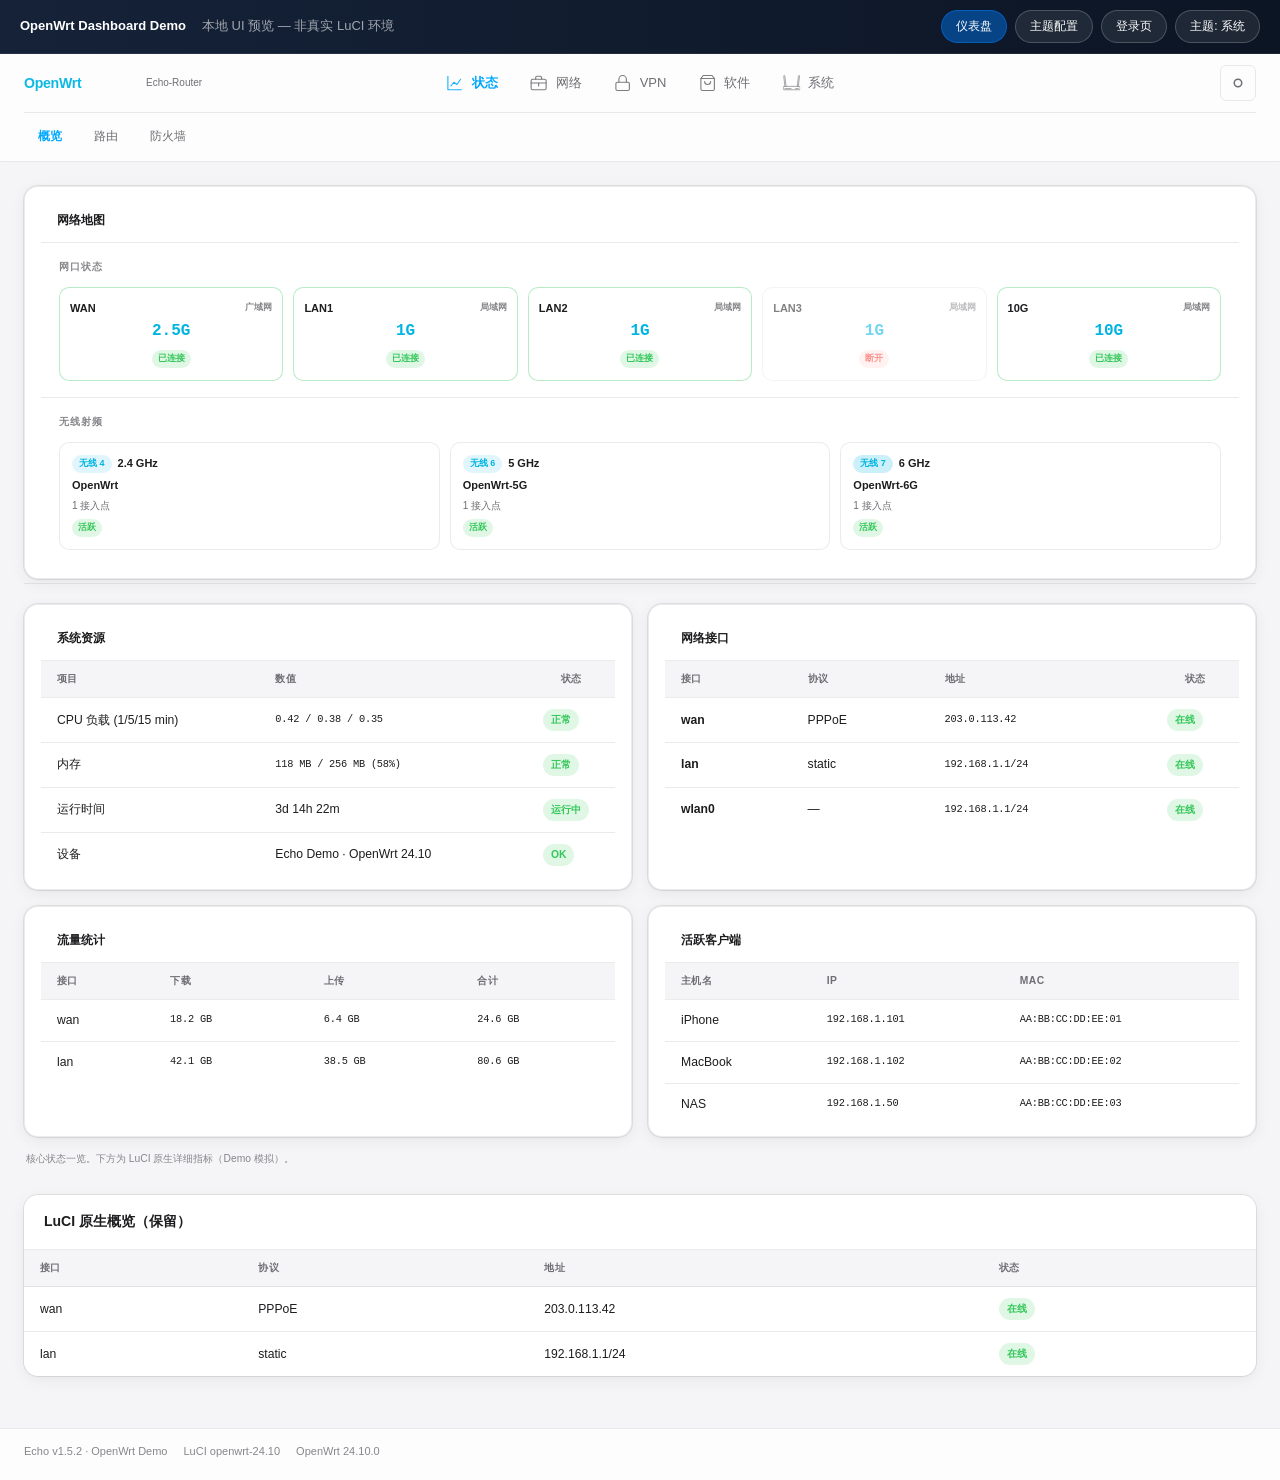
==== demo/index.html @ 05e4505c "Initial release: luci-theme-echo v1.5.11 OpenWrt LuCI theme with top navigation, VPN/Software menu g" ====
<!DOCTYPE html>
<html lang="zh-Hans" data-theme="auto">
<head>
  <meta charset="utf-8">
  <meta name="viewport" content="width=device-width, initial-scale=1.0">
  <meta name="theme-color" content="#f5f5f7" id="meta-theme-color">
  <link rel="icon" href="../htdocs/luci-static/echo/img/favicon.svg" type="image/svg+xml">
  <link rel="apple-touch-icon" href="../htdocs/luci-static/echo/img/favicon.svg">
  <title>Echo Theme — OpenWrt Demo</title>
  <link rel="stylesheet" href="../htdocs/luci-static/echo/css/echo.css">
  <link rel="stylesheet" href="demo.css">
  <style id="dark-styles" media="(prefers-color-scheme: dark)">
    @import url("../htdocs/luci-static/echo/css/dark.css");
  </style>
</head>
<body class="theme-openwrt echo-has-overview has-sub-nav">

<div id="demo-banner" class="demo-banner">
  <strong>OpenWrt Dashboard Demo</strong>
  <span>本地 UI 预览 — 非真实 LuCI 环境</span>
  <div class="demo-banner-actions">
    <button type="button" class="demo-btn" data-view="dashboard">仪表盘</button>
    <button type="button" class="demo-btn" data-view="settings">主题配置</button>
    <button type="button" class="demo-btn" data-view="login">登录页</button>
    <button type="button" class="demo-btn" id="demo-theme">主题切换</button>
  </div>
</div>

<!-- ========== MAIN APP VIEW ========== -->
<div id="view-app">
<div id="echo-app">
  <div id="echo-main">
    <header id="echo-nav-bar">
      <div class="nav-bar-container">
        <div class="nav-bar-row">
          <div class="header-brand openwrt-brand">
            <div class="openwrt-brand-inner">
              <div class="openwrt-logo"><img src="../htdocs/luci-static/echo/img/openwrt-logo.svg" alt="OpenWrt"></div>
              <div class="brand-text">
                <span class="router-hostname">Echo-Router</span>
              </div>
            </div>
          </div>
          <div class="top-nav-shell">
            <div class="top-nav-wrap">
              <nav id="top-nav" class="navbar-nav">
                <div class="nav-section is-active">
                  <a class="nav-top active" href="#"><span class="nav-icon nav-icon-mask" style="-webkit-mask-image:url('../htdocs/luci-static/echo/icons/menu/status.svg');mask-image:url('../htdocs/luci-static/echo/icons/menu/status.svg');"></span><span class="nav-label">状态</span></a>
                </div>
                <div class="nav-section">
                  <a class="nav-top" href="#"><span class="nav-icon nav-icon-mask" style="-webkit-mask-image:url('../htdocs/luci-static/echo/icons/menu/network.svg');mask-image:url('../htdocs/luci-static/echo/icons/menu/network.svg');"></span><span class="nav-label">网络</span></a>
                </div>
                <div class="nav-section">
                  <a class="nav-top" href="#"><span class="nav-icon nav-icon-mask" style="-webkit-mask-image:url('../htdocs/luci-static/echo/icons/menu/vpn.svg');mask-image:url('../htdocs/luci-static/echo/icons/menu/vpn.svg');"></span><span class="nav-label">VPN</span></a>
                </div>
                <div class="nav-section">
                  <a class="nav-top" href="#"><span class="nav-icon nav-icon-mask" style="-webkit-mask-image:url('../htdocs/luci-static/echo/icons/menu/store.svg');mask-image:url('../htdocs/luci-static/echo/icons/menu/store.svg');"></span><span class="nav-label">软件</span></a>
                </div>
                <div class="nav-section">
                  <a class="nav-top" href="#"><span class="nav-icon nav-icon-mask" style="-webkit-mask-image:url('../htdocs/luci-static/echo/icons/menu/system.svg');mask-image:url('../htdocs/luci-static/echo/icons/menu/system.svg');"></span><span class="nav-label">系统</span></a>
                </div>
              </nav>
              <div class="top-nav-more" id="top-nav-more" hidden>
                <button type="button" class="top-nav-more-btn" id="top-nav-more-btn"><span class="nav-label">更多</span></button>
                <div class="top-nav-more-menu" id="top-nav-more-menu" hidden></div>
              </div>
            </div>
          </div>
          <div class="header-actions">
            <button type="button" class="header-btn" id="theme-toggle" aria-label="主题"><svg viewBox="0 0 24 24" fill="none" stroke="currentColor" stroke-width="2" width="18" height="18"><circle cx="12" cy="12" r="5"/></svg></button>
          </div>
        </div>
      </div>
      <div class="sub-nav-container">
        <nav id="sub-nav" class="sub-nav active">
          <a class="sub-nav-item active" href="#"><span class="nav-label">概览</span></a>
          <a class="sub-nav-item" href="#"><span class="nav-label">路由</span></a>
          <a class="sub-nav-item" href="#"><span class="nav-label">防火墙</span></a>
        </nav>
      </div>
    </header>

    <div id="echo-content-wrap">
      <div class="content-tabs-container">
        <nav id="content-tabs"></nav>
      </div>

    <main id="maincontent">
      <div id="echo-overview" class="echo-overview">
        <div class="cbi-section echo-panel echo-network-map echo-map-full">
          <div class="cbi-section-head">网络地图</div>
          <div class="echo-map-body">
            <div class="echo-map-module echo-map-module-ports">
              <div class="echo-map-module-head">网口状态</div>
              <div class="echo-map-module-inner">
                <div class="echo-map-ports">
                  <div class="echo-port echo-port-up"><div class="echo-port-head"><span class="echo-port-name">WAN</span><span class="echo-port-role">广域网</span></div><span class="echo-port-speed">2.5G</span><span class="label success">已连接</span></div>
                  <div class="echo-port echo-port-up"><div class="echo-port-head"><span class="echo-port-name">LAN1</span><span class="echo-port-role">局域网</span></div><span class="echo-port-speed">1G</span><span class="label success">已连接</span></div>
                  <div class="echo-port echo-port-up"><div class="echo-port-head"><span class="echo-port-name">LAN2</span><span class="echo-port-role">局域网</span></div><span class="echo-port-speed">1G</span><span class="label success">已连接</span></div>
                  <div class="echo-port echo-port-down"><div class="echo-port-head"><span class="echo-port-name">LAN3</span><span class="echo-port-role">局域网</span></div><span class="echo-port-speed">1G</span><span class="label important">断开</span></div>
                  <div class="echo-port echo-port-up"><div class="echo-port-head"><span class="echo-port-name">10G</span><span class="echo-port-role">局域网</span></div><span class="echo-port-speed">10G</span><span class="label success">已连接</span></div>
                </div>
              </div>
            </div>
            <div class="echo-map-divider" aria-hidden="true"></div>
            <div class="echo-map-module echo-map-module-wifi">
              <div class="echo-map-module-head">无线射频</div>
              <div class="echo-map-module-inner">
                <div class="echo-map-wifi">
                  <div class="echo-wifi-card echo-wifi-up"><div class="echo-wifi-head"><span class="echo-wifi-badge">无线 4</span><strong>2.4 GHz</strong></div><span class="echo-wifi-ssid">OpenWrt</span><span class="echo-wifi-meta">1 接入点</span><span class="label success">活跃</span></div>
                  <div class="echo-wifi-card echo-wifi-up"><div class="echo-wifi-head"><span class="echo-wifi-badge">无线 6</span><strong>5 GHz</strong></div><span class="echo-wifi-ssid">OpenWrt-5G</span><span class="echo-wifi-meta">1 接入点</span><span class="label success">活跃</span></div>
                  <div class="echo-wifi-card echo-wifi-up"><div class="echo-wifi-head"><span class="echo-wifi-badge wifi7">无线 7</span><strong>6 GHz</strong></div><span class="echo-wifi-ssid">OpenWrt-6G</span><span class="echo-wifi-meta">1 接入点</span><span class="label success">活跃</span></div>
                </div>
              </div>
            </div>
          </div>
        </div>
        <div class="echo-overview-divider" aria-hidden="true"></div>
        <div class="echo-overview-grid">
          <div class="cbi-section echo-panel">
            <div class="cbi-section-head">系统资源</div>
            <table class="echo-data-table">
              <thead><tr><th>项目</th><th>数值</th><th class="echo-col-narrow">状态</th></tr></thead>
              <tbody>
                <tr><td>CPU 负载 (1/5/15 min)</td><td class="echo-mono" id="demo-cpu">0.42 / 0.38 / 0.35</td><td><span class="label success">正常</span></td></tr>
                <tr><td>内存</td><td class="echo-mono" id="demo-mem">118 MB / 256 MB (58%)</td><td><span class="label success">正常</span></td></tr>
                <tr><td>运行时间</td><td id="demo-uptime">3d 14h 22m</td><td><span class="label success">运行中</span></td></tr>
                <tr><td>设备</td><td>Echo Demo · OpenWrt 24.10</td><td><span class="label success">OK</span></td></tr>
              </tbody>
            </table>
          </div>
          <div class="cbi-section echo-panel">
            <div class="cbi-section-head">网络接口</div>
            <table class="echo-data-table">
              <thead><tr><th>接口</th><th>协议</th><th>地址</th><th class="echo-col-narrow">状态</th></tr></thead>
              <tbody>
                <tr><td><strong>wan</strong></td><td>PPPoE</td><td class="echo-mono">203.0.113.42</td><td><span class="label success">在线</span></td></tr>
                <tr><td><strong>lan</strong></td><td>static</td><td class="echo-mono">192.168.1.1/24</td><td><span class="label success">在线</span></td></tr>
                <tr><td><strong>wlan0</strong></td><td>—</td><td class="echo-mono">192.168.1.1/24</td><td><span class="label success">在线</span></td></tr>
              </tbody>
            </table>
          </div>
          <div class="cbi-section echo-panel">
            <div class="cbi-section-head">流量统计</div>
            <table class="echo-data-table">
              <thead><tr><th>接口</th><th>下载</th><th>上传</th><th>合计</th></tr></thead>
              <tbody id="demo-traffic">
                <tr><td>wan</td><td class="echo-mono">18.2 GB</td><td class="echo-mono">6.4 GB</td><td class="echo-mono">24.6 GB</td></tr>
                <tr><td>lan</td><td class="echo-mono">42.1 GB</td><td class="echo-mono">38.5 GB</td><td class="echo-mono">80.6 GB</td></tr>
              </tbody>
            </table>
          </div>
          <div class="cbi-section echo-panel">
            <div class="cbi-section-head">活跃客户端</div>
            <table class="echo-data-table">
              <thead><tr><th>主机名</th><th>IP</th><th>MAC</th></tr></thead>
              <tbody>
                <tr><td>iPhone</td><td class="echo-mono">192.168.1.101</td><td class="echo-mono echo-dim">AA:BB:CC:DD:EE:01</td></tr>
                <tr><td>MacBook</td><td class="echo-mono">192.168.1.102</td><td class="echo-mono echo-dim">AA:BB:CC:DD:EE:02</td></tr>
                <tr><td>NAS</td><td class="echo-mono">192.168.1.50</td><td class="echo-mono echo-dim">AA:BB:CC:DD:EE:03</td></tr>
              </tbody>
            </table>
          </div>
        </div>
        <p class="echo-overview-note">核心状态一览。下方为 LuCI 原生详细指标（Demo 模拟）。</p>
      </div>

      <div class="cbi-section">
        <div class="cbi-section-head">LuCI 原生概览（保留）</div>
        <table class="echo-data-table">
          <thead><tr><th>接口</th><th>协议</th><th>地址</th><th>状态</th></tr></thead>
          <tbody>
            <tr><td>wan</td><td>PPPoE</td><td>203.0.113.42</td><td><span class="label success">在线</span></td></tr>
            <tr><td>lan</td><td>static</td><td>192.168.1.1/24</td><td><span class="label success">在线</span></td></tr>
          </tbody>
        </table>
      </div>
    </main>
    </div>

    <footer id="echo-footer">
      <div class="footer-inner">
        <span>Echo v1.5.2 · OpenWrt Demo</span>
        <span>LuCI openwrt-24.10</span>
        <span>OpenWrt 24.10.0</span>
      </div>
    </footer>
  </div>
</div>
</div>

<!-- ========== SETTINGS VIEW ========== -->
<div id="view-settings" hidden>
  <div class="demo-settings-wrap">
    <h1>Echo 主题配置</h1>
    <p class="cbi-map-descr">模拟 luci-app-echo-config 配置界面</p>
    <div class="cbi-section">
      <div class="cbi-section-head">全局设置</div>
      <div class="cbi-value"><div class="cbi-value-title">路由器型号</div><div class="cbi-value-field"><input type="text" id="cfg-model" value="OpenWrt"></div></div>
      <div class="cbi-value"><div class="cbi-value-title">品牌标签</div><div class="cbi-value-field"><input type="text" id="cfg-brand" value="OpenWrt Router"></div></div>
      <div class="cbi-value"><div class="cbi-value-title">主色（浅色）</div><div class="cbi-value-field"><input type="color" id="cfg-primary" value="#00B5E2"></div></div>
      <div class="cbi-value"><div class="cbi-value-title">主色（深色）</div><div class="cbi-value-field"><input type="color" id="cfg-dark-primary" value="#0099CC"></div></div>
      <div class="cbi-value"><div class="cbi-value-title">强调色</div><div class="cbi-value-field"><input type="color" id="cfg-gold" value="#00B5E2"></div></div>
      <div class="cbi-value"><div class="cbi-value-title">仪表盘卡片</div><div class="cbi-value-field"><label><input type="checkbox" id="cfg-dashboard" checked> 启用</label></div></div>
      <div class="cbi-page-actions"><button class="cbi-button cbi-button-apply" id="cfg-apply">保存并应用</button></div>
    </div>
  </div>
</div>

<!-- ========== LOGIN VIEW ========== -->
<div id="view-login" hidden>
  <div class="echo-login demo-login-page theme-openwrt">
    <div class="echo-login-card">
      <div class="echo-login-form-area">
        <div class="openwrt-login-brand echo-login-brand-center">
          <img src="../htdocs/luci-static/echo/img/openwrt-logo.svg" alt="OpenWrt" class="openwrt-login-logo">
          <p class="router-hostname">Echo-Router</p>
        </div>
        <p class="echo-login-subtitle">登录以管理您的路由器</p>
        <form class="echo-login-form" onsubmit="return false">
        <div class="cbi-value"><label class="cbi-value-title">用户名</label><div class="cbi-value-field"><input class="cbi-input-text" value="root"></div></div>
        <div class="cbi-value"><label class="cbi-value-title">密码</label><div class="cbi-value-field"><input class="cbi-input-password" type="password" placeholder="••••••••"></div></div>
        <div class="cbi-page-actions"><button class="cbi-button cbi-button-apply" type="button" id="demo-login-btn">登录</button></div>
      </form>
      </div>
      <div class="echo-login-footer">Echo v1.5.3 · OpenWrt Demo</div>
    </div>
  </div>
</div>

<script src="mock.js"></script>
</body>
</html>
---- htdocs/luci-static/echo/css/echo.css ----
@import "variables.css";
@import "base.css";
@import "glass.css";
@import "layout.css";
@import "components.css";
@import "dashboard.css";
@import "login.css";
@import "adaptive.css";
@import "openwrt.css";
---- demo/demo.css ----
/* Demo-specific overrides */

.demo-banner {
  position: sticky;
  top: 0;
  z-index: 2000;
  display: flex;
  align-items: center;
  flex-wrap: wrap;
  gap: 10px 16px;
  padding: 10px 20px;
  background: linear-gradient(90deg, #152238, #0c1524);
  color: #fff;
  font-size: 13px;
  border-bottom: 1px solid rgba(255,255,255,0.08);
}

.demo-banner span {
  opacity: 0.6;
}

.demo-banner-actions {
  margin-left: auto;
  display: flex;
  flex-wrap: wrap;
  gap: 8px;
}

.demo-btn {
  padding: 6px 14px;
  border-radius: 999px;
  border: 1px solid rgba(255,255,255,0.2);
  background: rgba(255,255,255,0.08);
  color: #fff;
  font-size: 12px;
  font-weight: 500;
  cursor: pointer;
  transition: background 0.2s;
}

.demo-btn:hover,
.demo-btn.active {
  background: rgba(0,113,227,0.5);
  border-color: rgba(0,113,227,0.6);
}

.demo-settings-wrap {
  max-width: 720px;
  margin: 40px auto;
  padding: 0 24px 48px;
}

.demo-settings-wrap h1 {
  font-size: 1.5rem;
  font-weight: 700;
  letter-spacing: -0.02em;
}

body.has-content-tabs #content-tabs {
  display: flex;
}

body.has-sub-nav .sub-nav {
  display: flex;
}

#view-settings[hidden],
#view-login[hidden],
#view-app[hidden] {
  display: none !important;
}

#view-login:not([hidden]) {
  display: block;
  background: var(--echo-bg);
  min-height: calc(100vh - 52px);
}

#view-login .demo-login-page {
  display: flex;
  align-items: center;
  justify-content: center;
  min-height: calc(100vh - 52px);
  padding: 24px;
  background: var(--echo-bg);
  position: relative;
}
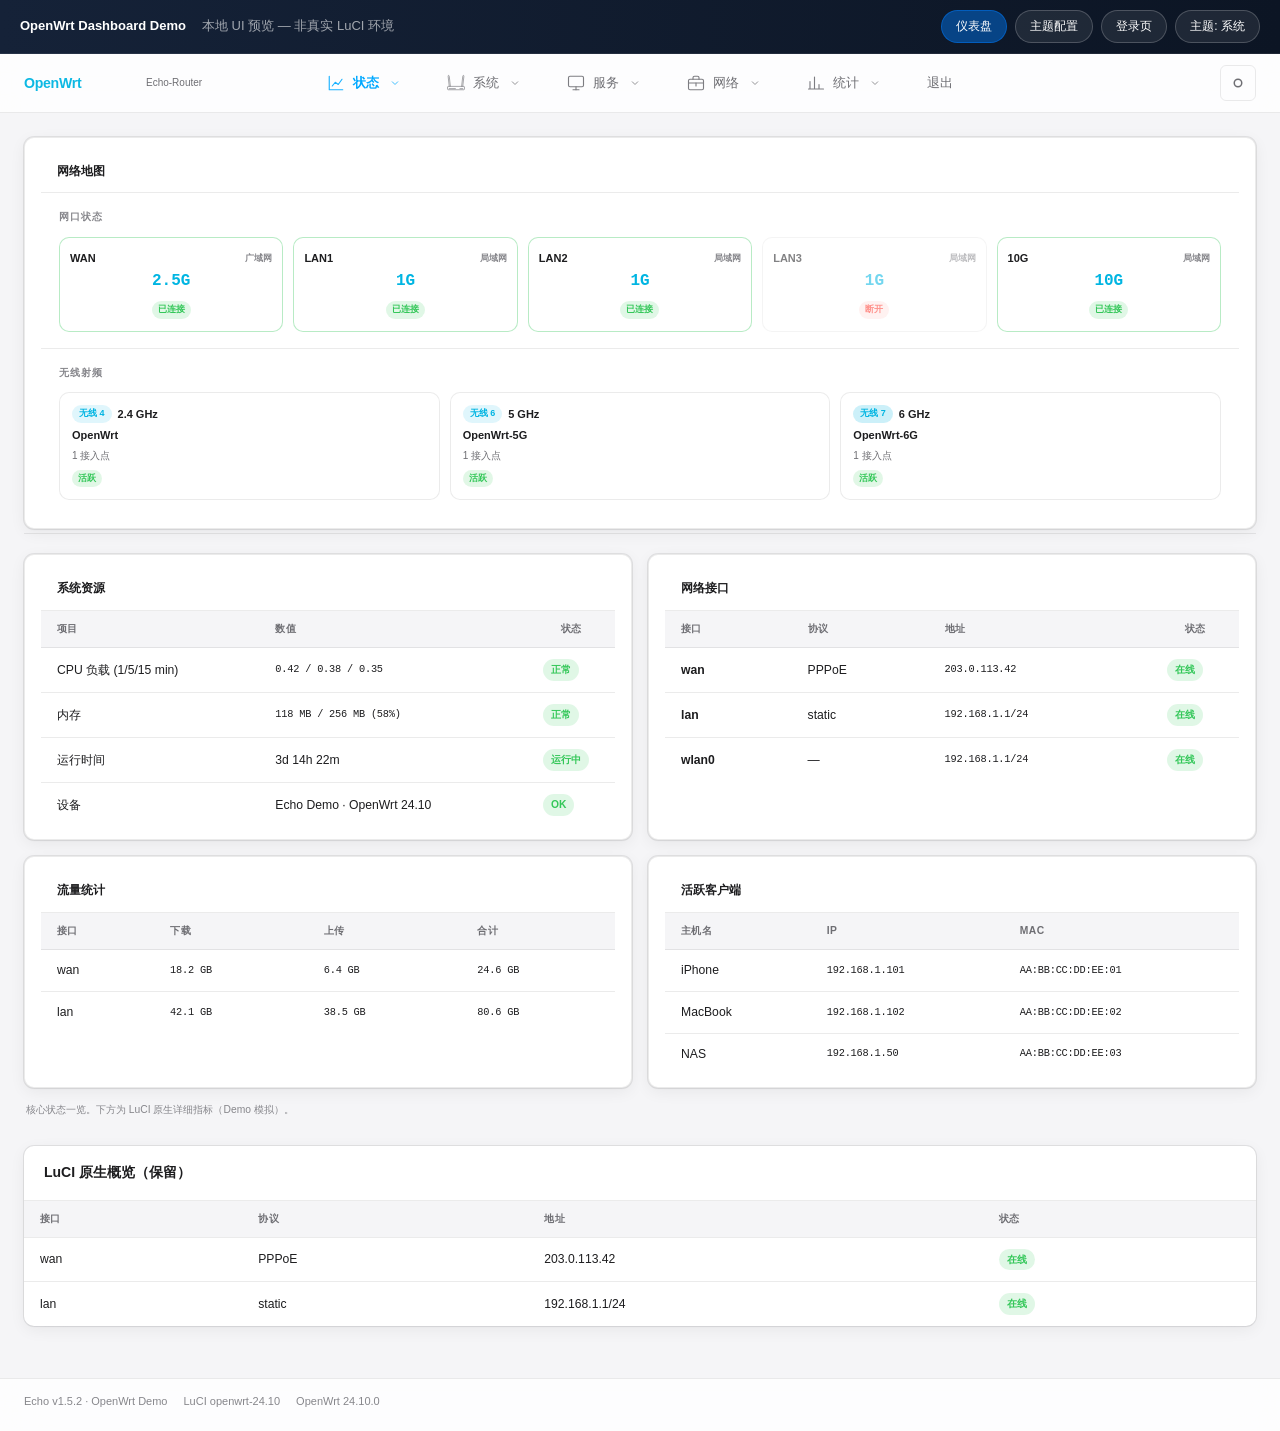
==== commit 1423dd63: "feat(theme): bootstrap base layer, click dropdown nav, README preview Build on luci-theme-bootstrap " ====
--- a/demo/index.html
+++ b/demo/index.html
@@ -43,21 +43,48 @@
           </div>
           <div class="top-nav-shell">
             <div class="top-nav-wrap">
-              <nav id="top-nav" class="navbar-nav">
-                <div class="nav-section is-active">
-                  <a class="nav-top active" href="#"><span class="nav-icon nav-icon-mask" style="-webkit-mask-image:url('../htdocs/luci-static/echo/icons/menu/status.svg');mask-image:url('../htdocs/luci-static/echo/icons/menu/status.svg');"></span><span class="nav-label">状态</span></a>
-                </div>
-                <div class="nav-section">
-                  <a class="nav-top" href="#"><span class="nav-icon nav-icon-mask" style="-webkit-mask-image:url('../htdocs/luci-static/echo/icons/menu/network.svg');mask-image:url('../htdocs/luci-static/echo/icons/menu/network.svg');"></span><span class="nav-label">网络</span></a>
-                </div>
-                <div class="nav-section">
-                  <a class="nav-top" href="#"><span class="nav-icon nav-icon-mask" style="-webkit-mask-image:url('../htdocs/luci-static/echo/icons/menu/vpn.svg');mask-image:url('../htdocs/luci-static/echo/icons/menu/vpn.svg');"></span><span class="nav-label">VPN</span></a>
-                </div>
-                <div class="nav-section">
-                  <a class="nav-top" href="#"><span class="nav-icon nav-icon-mask" style="-webkit-mask-image:url('../htdocs/luci-static/echo/icons/menu/store.svg');mask-image:url('../htdocs/luci-static/echo/icons/menu/store.svg');"></span><span class="nav-label">软件</span></a>
-                </div>
-                <div class="nav-section">
-                  <a class="nav-top" href="#"><span class="nav-icon nav-icon-mask" style="-webkit-mask-image:url('../htdocs/luci-static/echo/icons/menu/system.svg');mask-image:url('../htdocs/luci-static/echo/icons/menu/system.svg');"></span><span class="nav-label">系统</span></a>
+              <nav id="top-nav" class="echo-top-nav">
+                <div class="nav-section is-active has-dropdown">
+                  <a class="nav-top nav-top-trigger active" href="#" aria-haspopup="true" aria-expanded="false"><span class="nav-icon nav-icon-mask" style="-webkit-mask-image:url('../htdocs/luci-static/echo/icons/menu/status.svg');mask-image:url('../htdocs/luci-static/echo/icons/menu/status.svg');"></span><span class="nav-label">状态</span><span class="nav-caret" aria-hidden="true"><svg viewBox="0 0 24 24" fill="none" stroke="currentColor" stroke-width="2" width="12" height="12"><path d="M6 9l6 6 6-6"/></svg></span></a>
+                  <div class="nav-dropdown" hidden aria-hidden="true">
+                    <a class="nav-dropdown-item active" href="#" role="menuitem"><span class="nav-label">概览</span></a>
+                    <a class="nav-dropdown-item" href="#" role="menuitem"><span class="nav-label">防火墙</span></a>
+                    <a class="nav-dropdown-item" href="#" role="menuitem"><span class="nav-label">路由</span></a>
+                    <a class="nav-dropdown-item" href="#" role="menuitem"><span class="nav-label">系统日志</span></a>
+                    <a class="nav-dropdown-item" href="#" role="menuitem"><span class="nav-label">内核日志</span></a>
+                    <a class="nav-dropdown-item" href="#" role="menuitem"><span class="nav-label">进程</span></a>
+                  </div>
+                </div>
+                <div class="nav-section has-dropdown">
+                  <a class="nav-top nav-top-trigger" href="#" aria-haspopup="true" aria-expanded="false"><span class="nav-icon nav-icon-mask" style="-webkit-mask-image:url('../htdocs/luci-static/echo/icons/menu/system.svg');mask-image:url('../htdocs/luci-static/echo/icons/menu/system.svg');"></span><span class="nav-label">系统</span><span class="nav-caret" aria-hidden="true"><svg viewBox="0 0 24 24" fill="none" stroke="currentColor" stroke-width="2" width="12" height="12"><path d="M6 9l6 6 6-6"/></svg></span></a>
+                  <div class="nav-dropdown" hidden aria-hidden="true">
+                    <a class="nav-dropdown-item" href="#" role="menuitem"><span class="nav-label">系统</span></a>
+                    <a class="nav-dropdown-item" href="#" role="menuitem"><span class="nav-label">管理权</span></a>
+                    <a class="nav-dropdown-item" href="#" role="menuitem"><span class="nav-label">软件包</span></a>
+                  </div>
+                </div>
+                <div class="nav-section has-dropdown">
+                  <a class="nav-top nav-top-trigger" href="#" aria-haspopup="true" aria-expanded="false"><span class="nav-icon nav-icon-mask" style="-webkit-mask-image:url('../htdocs/luci-static/echo/icons/menu/services.svg');mask-image:url('../htdocs/luci-static/echo/icons/menu/services.svg');"></span><span class="nav-label">服务</span><span class="nav-caret" aria-hidden="true"><svg viewBox="0 0 24 24" fill="none" stroke="currentColor" stroke-width="2" width="12" height="12"><path d="M6 9l6 6 6-6"/></svg></span></a>
+                  <div class="nav-dropdown" hidden aria-hidden="true">
+                    <a class="nav-dropdown-item" href="#" role="menuitem"><span class="nav-label">服务</span></a>
+                  </div>
+                </div>
+                <div class="nav-section has-dropdown">
+                  <a class="nav-top nav-top-trigger" href="#" aria-haspopup="true" aria-expanded="false"><span class="nav-icon nav-icon-mask" style="-webkit-mask-image:url('../htdocs/luci-static/echo/icons/menu/network.svg');mask-image:url('../htdocs/luci-static/echo/icons/menu/network.svg');"></span><span class="nav-label">网络</span><span class="nav-caret" aria-hidden="true"><svg viewBox="0 0 24 24" fill="none" stroke="currentColor" stroke-width="2" width="12" height="12"><path d="M6 9l6 6 6-6"/></svg></span></a>
+                  <div class="nav-dropdown" hidden aria-hidden="true">
+                    <a class="nav-dropdown-item" href="#" role="menuitem"><span class="nav-label">接口</span></a>
+                    <a class="nav-dropdown-item" href="#" role="menuitem"><span class="nav-label">无线</span></a>
+                    <a class="nav-dropdown-item" href="#" role="menuitem"><span class="nav-label">防火墙</span></a>
+                  </div>
+                </div>
+                <div class="nav-section has-dropdown">
+                  <a class="nav-top nav-top-trigger" href="#" aria-haspopup="true" aria-expanded="false"><span class="nav-icon nav-icon-mask" style="-webkit-mask-image:url('../htdocs/luci-static/echo/icons/menu/statistics.svg');mask-image:url('../htdocs/luci-static/echo/icons/menu/statistics.svg');"></span><span class="nav-label">统计</span><span class="nav-caret" aria-hidden="true"><svg viewBox="0 0 24 24" fill="none" stroke="currentColor" stroke-width="2" width="12" height="12"><path d="M6 9l6 6 6-6"/></svg></span></a>
+                  <div class="nav-dropdown" hidden aria-hidden="true">
+                    <a class="nav-dropdown-item" href="#" role="menuitem"><span class="nav-label">实时图表</span></a>
+                  </div>
+                </div>
+                <div class="nav-section nav-logout">
+                  <a class="nav-top nav-logout-link" href="#"><span class="nav-label">退出</span></a>
                 </div>
               </nav>
               <div class="top-nav-more" id="top-nav-more" hidden>
@@ -70,13 +97,6 @@
             <button type="button" class="header-btn" id="theme-toggle" aria-label="主题"><svg viewBox="0 0 24 24" fill="none" stroke="currentColor" stroke-width="2" width="18" height="18"><circle cx="12" cy="12" r="5"/></svg></button>
           </div>
         </div>
-      </div>
-      <div class="sub-nav-container">
-        <nav id="sub-nav" class="sub-nav active">
-          <a class="sub-nav-item active" href="#"><span class="nav-label">概览</span></a>
-          <a class="sub-nav-item" href="#"><span class="nav-label">路由</span></a>
-          <a class="sub-nav-item" href="#"><span class="nav-label">防火墙</span></a>
-        </nav>
       </div>
     </header>
 
--- a/demo/demo.css
+++ b/demo/demo.css
@@ -60,9 +60,7 @@
   display: flex;
 }
 
-body.has-sub-nav .sub-nav {
-  display: flex;
-}
+/* L2 lives in .nav-dropdown under each .nav-section.has-dropdown */
 
 #view-settings[hidden],
 #view-login[hidden],
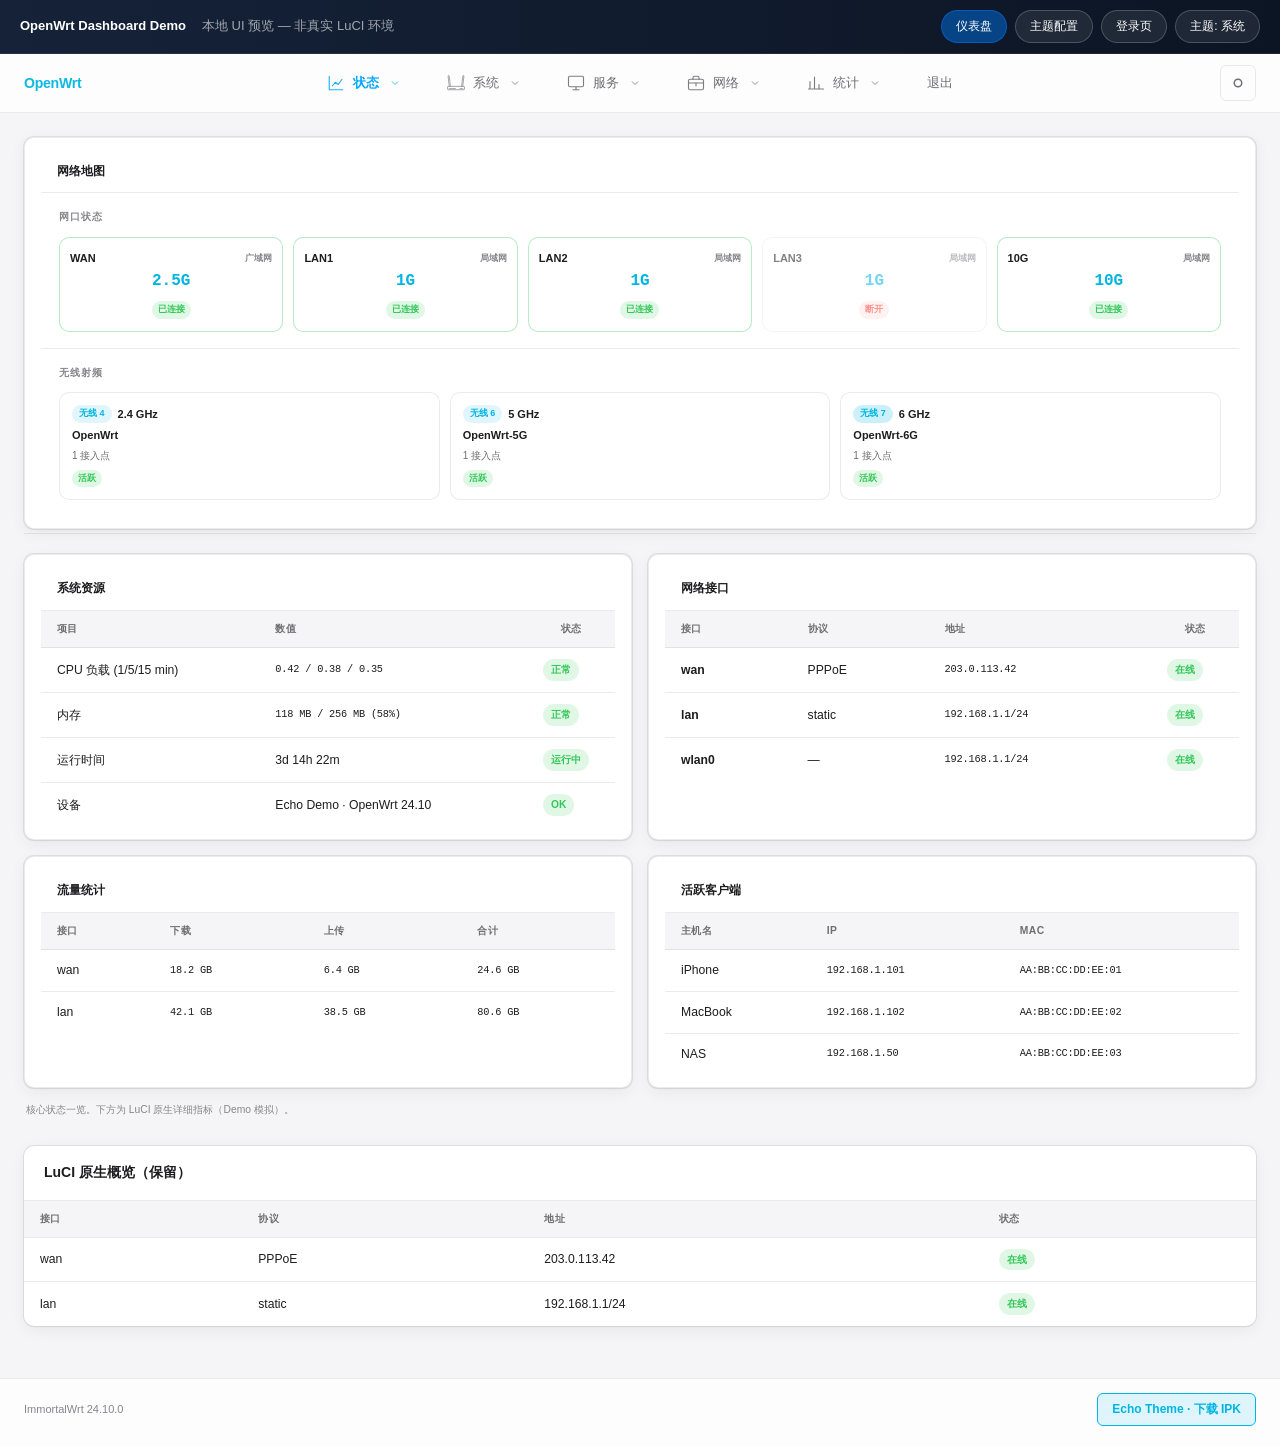
==== commit 55a2da55: "fix(theme): simplify footer to firmware source and CI download link Remove Echo-Router branding from" ====
--- a/demo/index.html
+++ b/demo/index.html
@@ -36,9 +36,6 @@
           <div class="header-brand openwrt-brand">
             <div class="openwrt-brand-inner">
               <div class="openwrt-logo"><img src="../htdocs/luci-static/echo/img/openwrt-logo.svg" alt="OpenWrt"></div>
-              <div class="brand-text">
-                <span class="router-hostname">Echo-Router</span>
-              </div>
             </div>
           </div>
           <div class="top-nav-shell">
@@ -200,9 +197,8 @@
 
     <footer id="echo-footer">
       <div class="footer-inner">
-        <span>Echo v1.5.2 · OpenWrt Demo</span>
-        <span>LuCI openwrt-24.10</span>
-        <span>OpenWrt 24.10.0</span>
+        <span class="footer-firmware">ImmortalWrt 24.10.0</span>
+        <a class="footer-theme-link" href="https://github.com/Jas0n0ss/openwrt-theme-echo/releases/latest" target="_blank" rel="noopener noreferrer">Echo Theme · 下载 IPK</a>
       </div>
     </footer>
   </div>
@@ -234,7 +230,6 @@
       <div class="echo-login-form-area">
         <div class="openwrt-login-brand echo-login-brand-center">
           <img src="../htdocs/luci-static/echo/img/openwrt-logo.svg" alt="OpenWrt" class="openwrt-login-logo">
-          <p class="router-hostname">Echo-Router</p>
         </div>
         <p class="echo-login-subtitle">登录以管理您的路由器</p>
         <form class="echo-login-form" onsubmit="return false">
@@ -243,7 +238,6 @@
         <div class="cbi-page-actions"><button class="cbi-button cbi-button-apply" type="button" id="demo-login-btn">登录</button></div>
       </form>
       </div>
-      <div class="echo-login-footer">Echo v1.5.3 · OpenWrt Demo</div>
     </div>
   </div>
 </div>
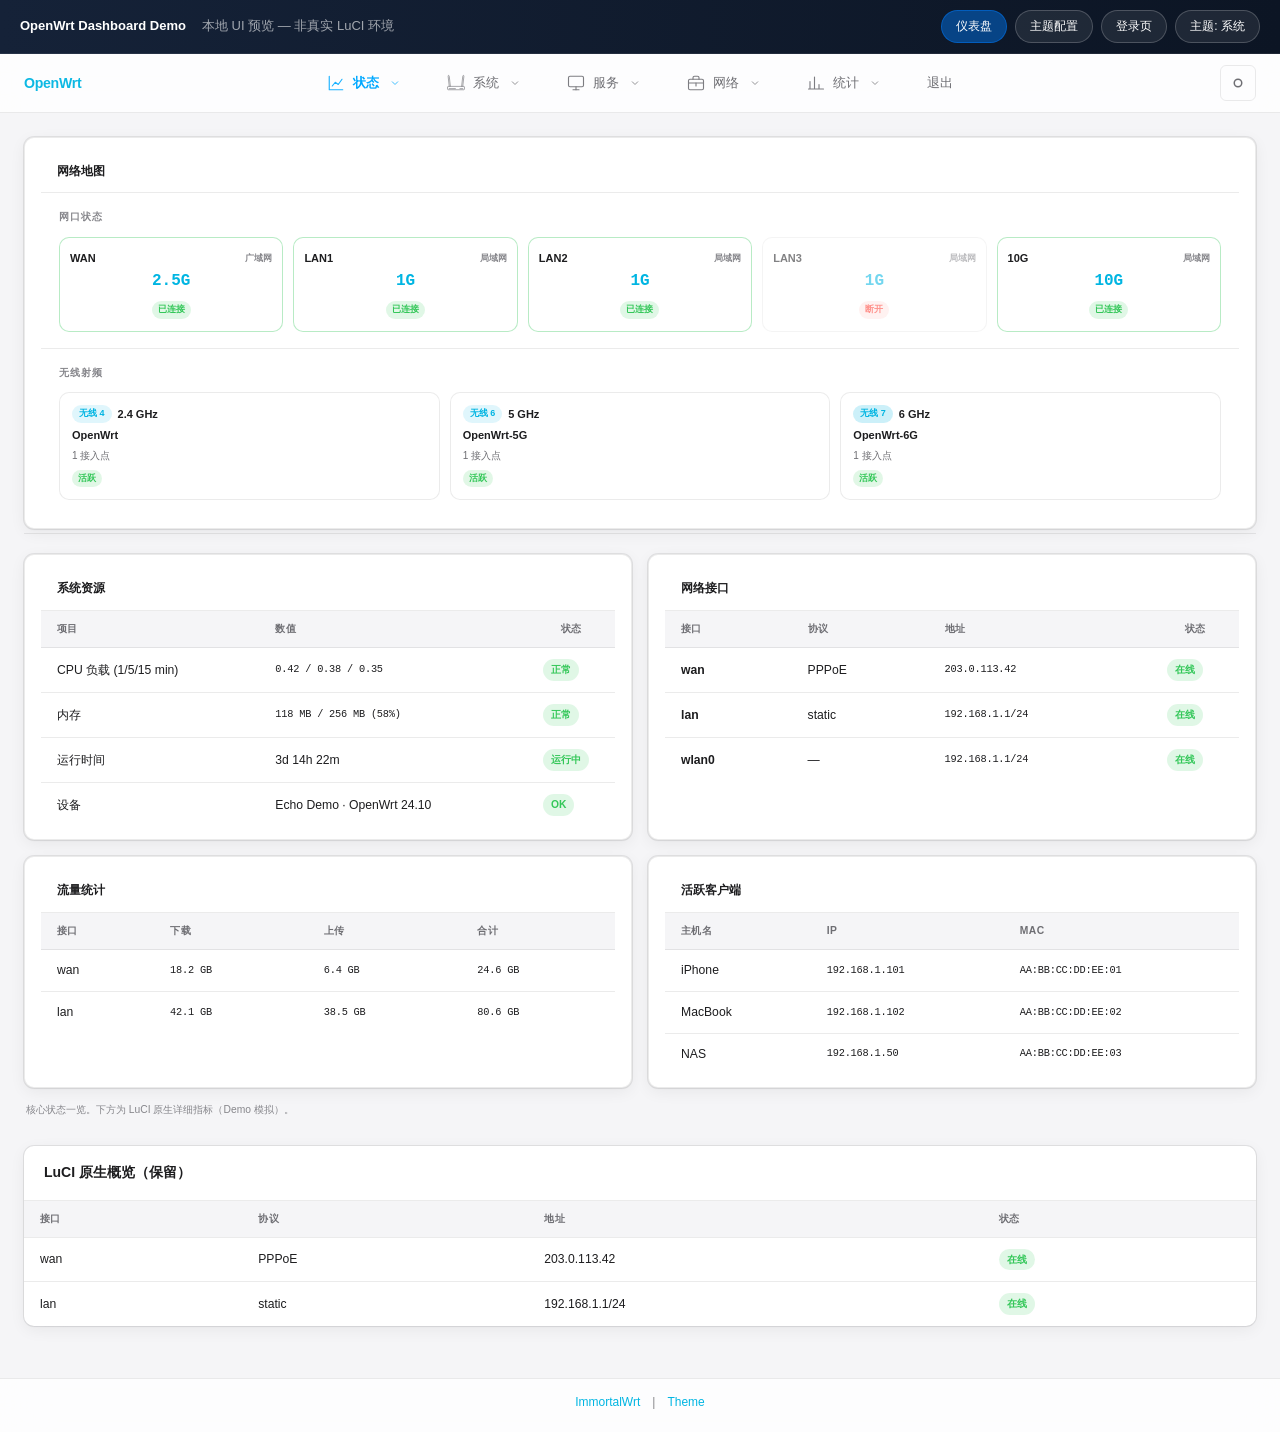
==== commit f5d26b1d: "fix(theme): use distro and theme repo links in footer Replace version text and download button with " ====
--- a/demo/index.html
+++ b/demo/index.html
@@ -197,8 +197,9 @@
 
     <footer id="echo-footer">
       <div class="footer-inner">
-        <span class="footer-firmware">ImmortalWrt 24.10.0</span>
-        <a class="footer-theme-link" href="https://github.com/Jas0n0ss/openwrt-theme-echo/releases/latest" target="_blank" rel="noopener noreferrer">Echo Theme · 下载 IPK</a>
+        <a class="footer-link" href="https://github.com/immortalwrt/immortalwrt/tree/master" target="_blank" rel="noopener noreferrer">ImmortalWrt</a>
+        <span class="footer-sep" aria-hidden="true">|</span>
+        <a class="footer-link" href="https://github.com/Jas0n0ss/openwrt-theme-echo/" target="_blank" rel="noopener noreferrer">Theme</a>
       </div>
     </footer>
   </div>
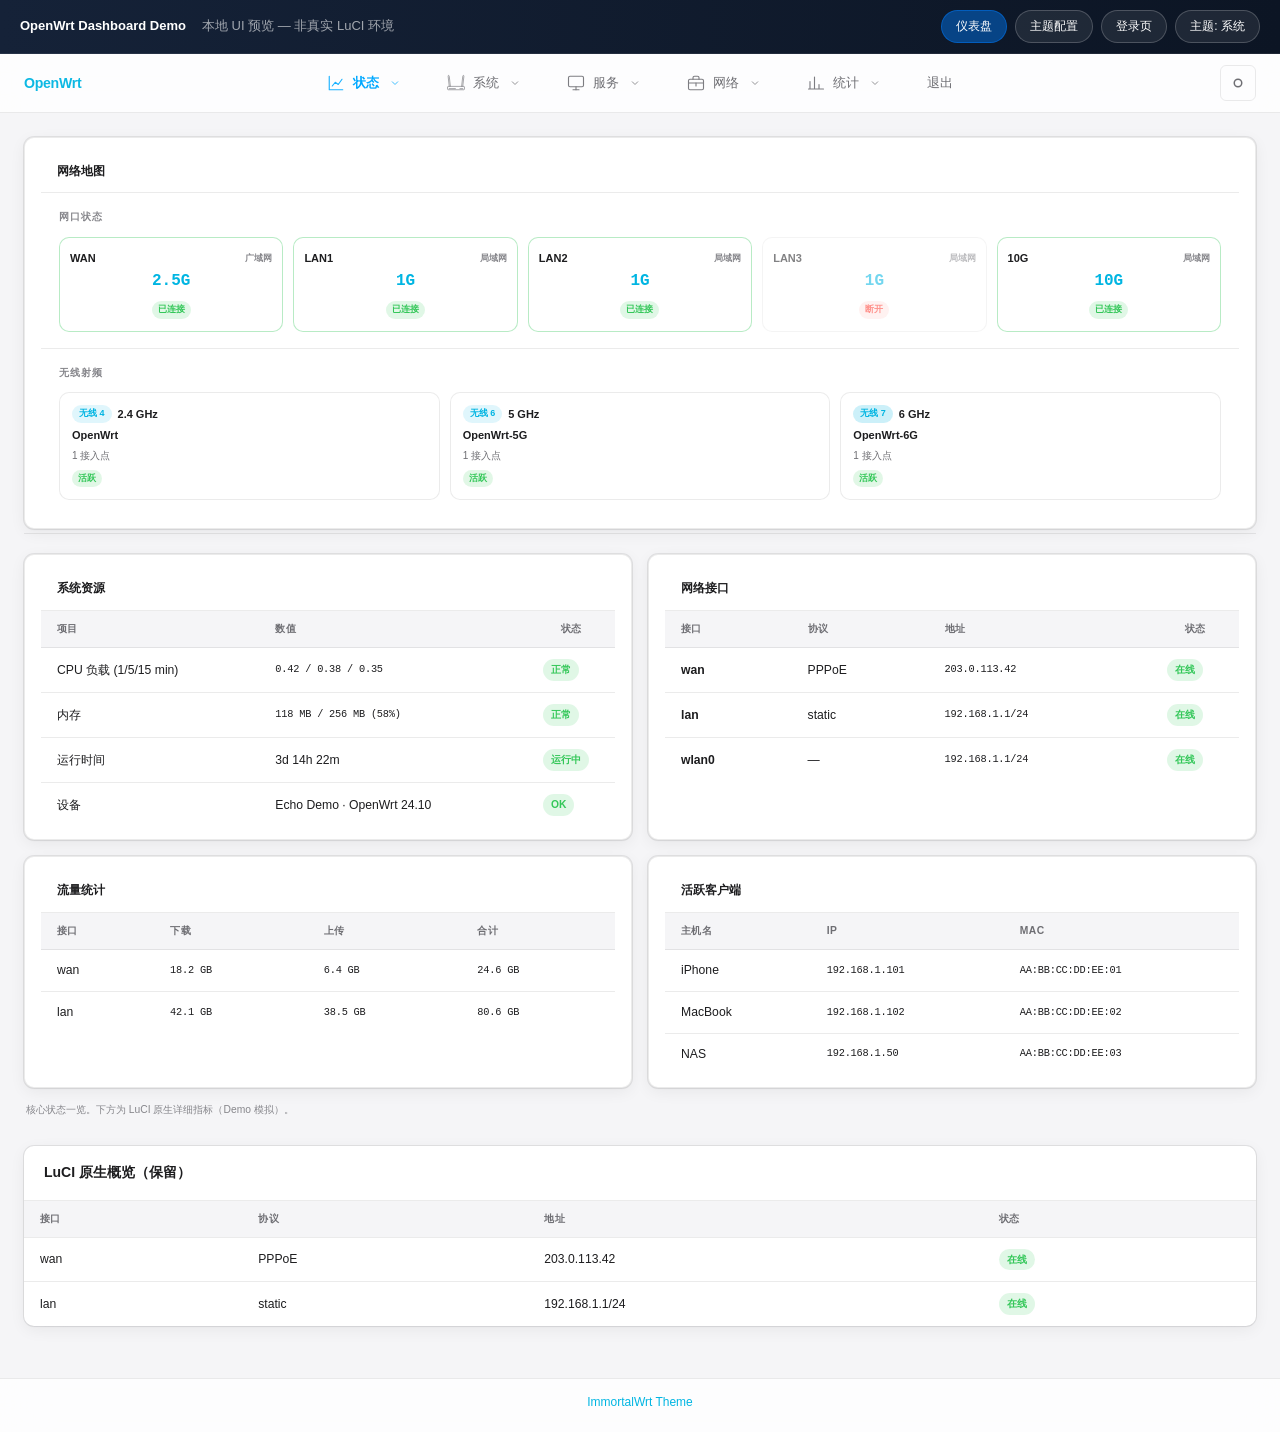
==== commit 9b88e89c: "fix(theme): replace footer pipe separator with single space Use one space between distro and theme l" ====
--- a/demo/index.html
+++ b/demo/index.html
@@ -197,9 +197,7 @@
 
     <footer id="echo-footer">
       <div class="footer-inner">
-        <a class="footer-link" href="https://github.com/immortalwrt/immortalwrt/tree/master" target="_blank" rel="noopener noreferrer">ImmortalWrt</a>
-        <span class="footer-sep" aria-hidden="true">|</span>
-        <a class="footer-link" href="https://github.com/Jas0n0ss/openwrt-theme-echo/" target="_blank" rel="noopener noreferrer">Theme</a>
+        <a class="footer-link" href="https://github.com/immortalwrt/immortalwrt/tree/master" target="_blank" rel="noopener noreferrer">ImmortalWrt</a> <a class="footer-link" href="https://github.com/Jas0n0ss/openwrt-theme-echo/" target="_blank" rel="noopener noreferrer">Theme</a>
       </div>
     </footer>
   </div>
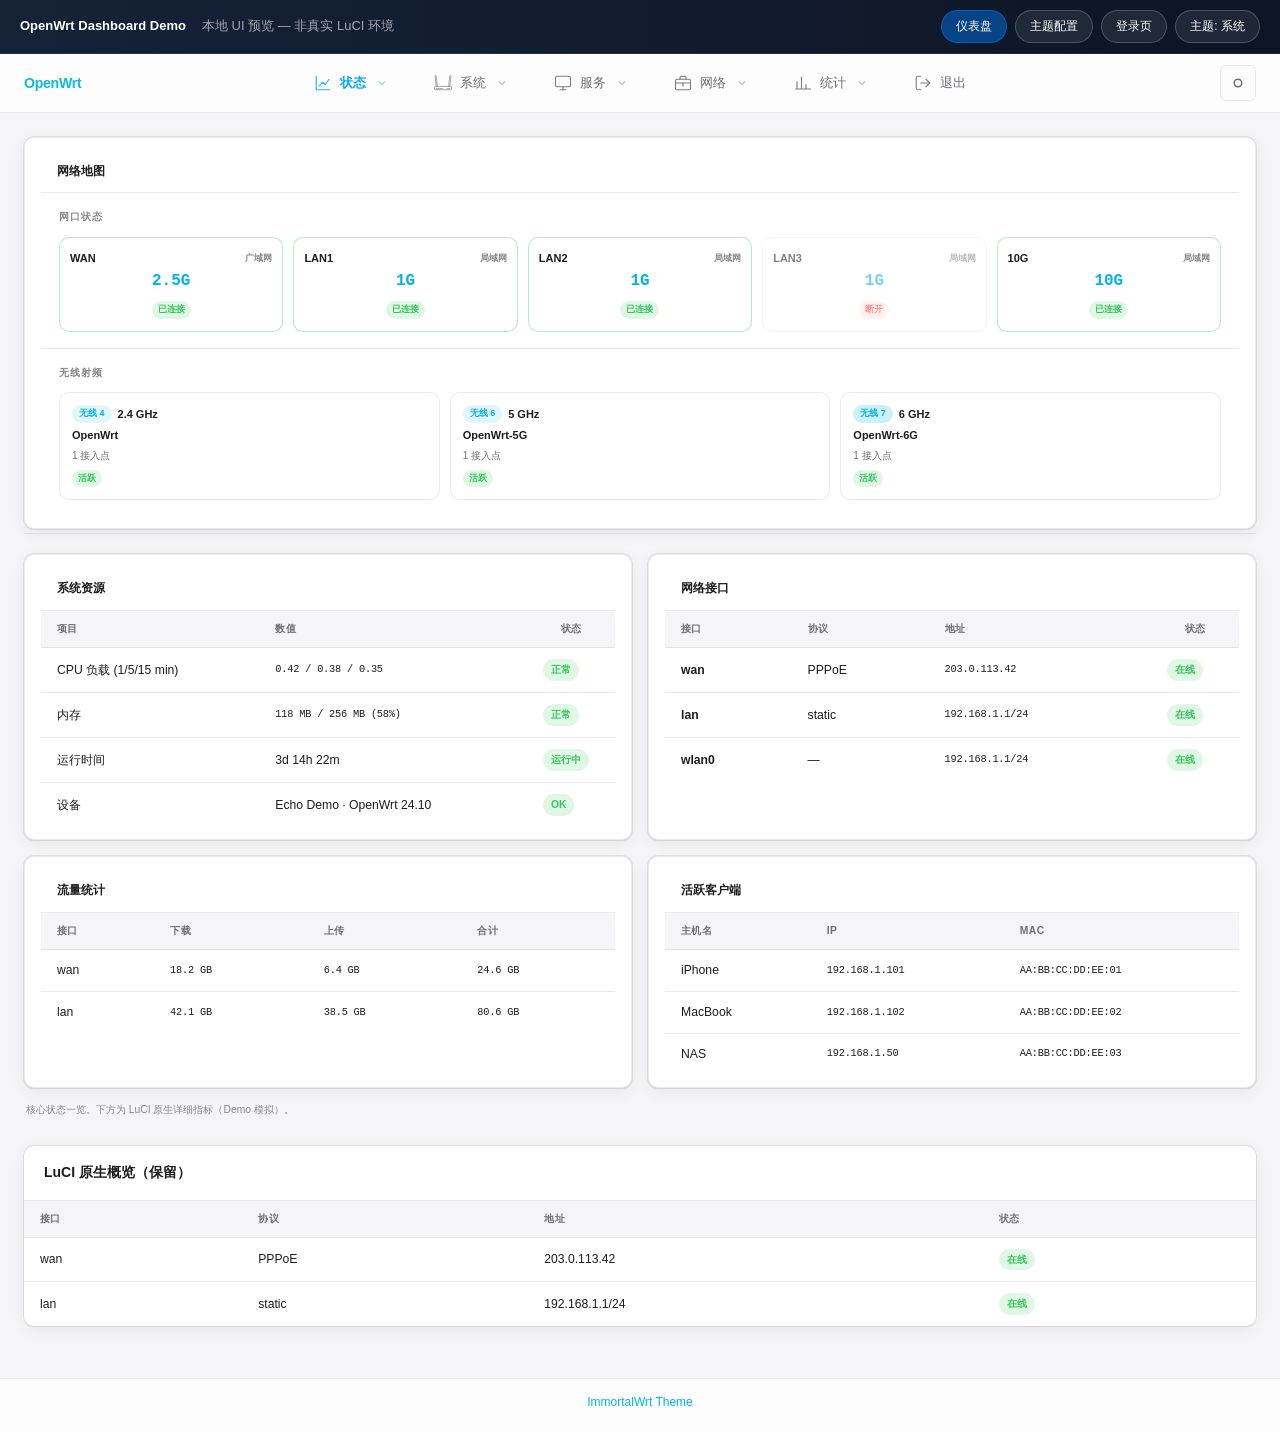
==== commit 4fe4bf52: "fix(nav): add logout icon to main menu item Match other top-level nav entries with a dedicated logou" ====
--- a/demo/index.html
+++ b/demo/index.html
@@ -81,7 +81,7 @@
                   </div>
                 </div>
                 <div class="nav-section nav-logout">
-                  <a class="nav-top nav-logout-link" href="#"><span class="nav-label">退出</span></a>
+                  <a class="nav-top nav-logout-link" href="#"><span class="nav-icon nav-icon-mask" style="-webkit-mask-image:url('../htdocs/luci-static/echo/icons/menu/logout.svg');mask-image:url('../htdocs/luci-static/echo/icons/menu/logout.svg');"></span><span class="nav-label">退出</span></a>
                 </div>
               </nav>
               <div class="top-nav-more" id="top-nav-more" hidden>
